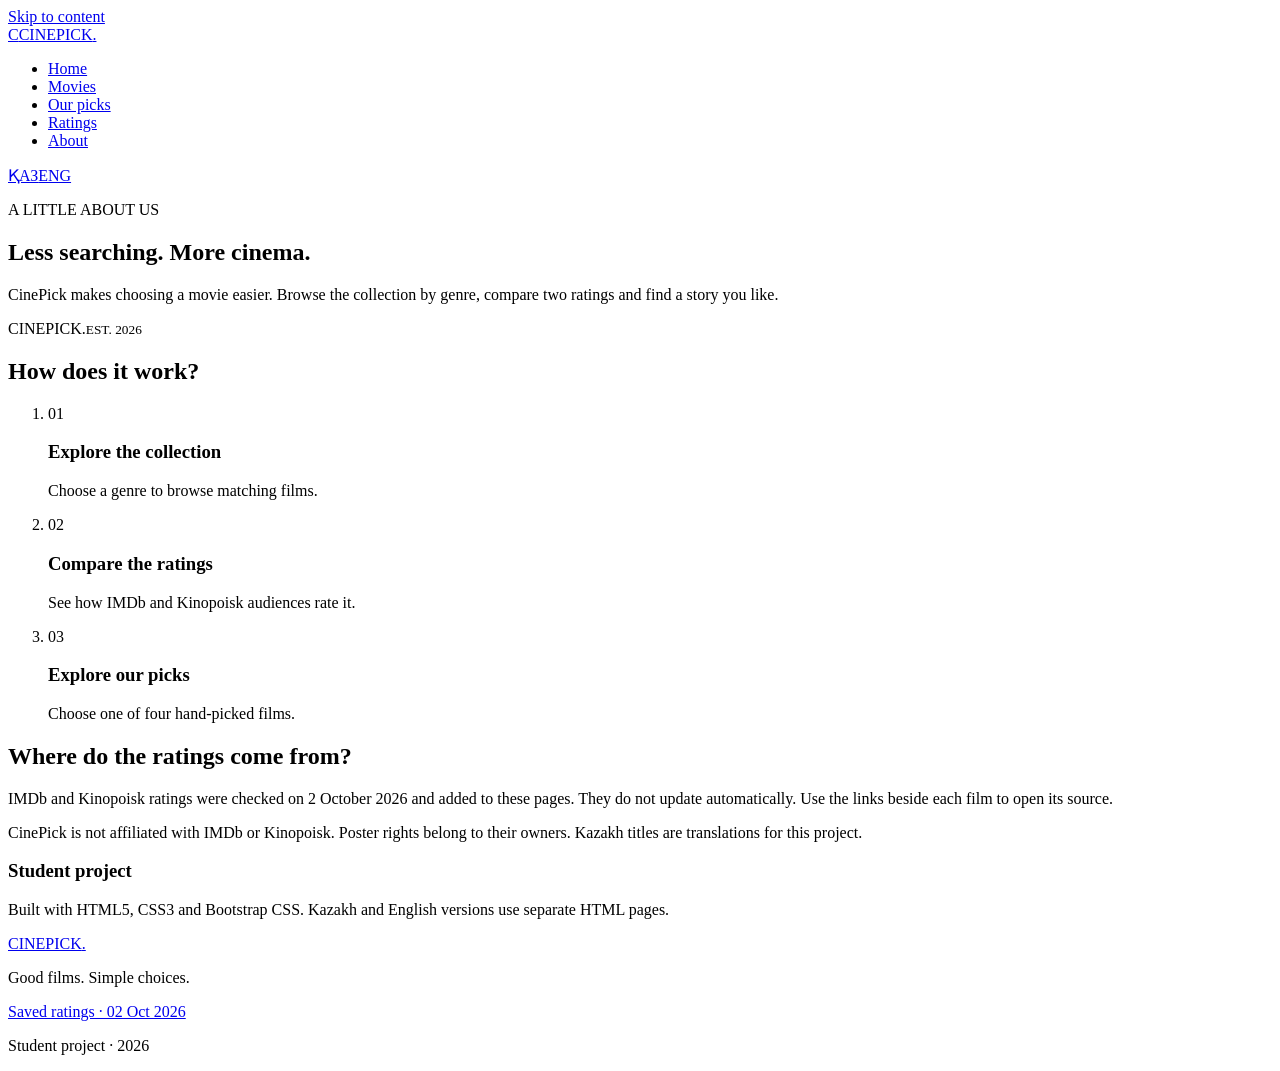
==== about-en.html @ 1b27a8b9 "about_en" ====
<!DOCTYPE html>
<html lang="en" data-bs-theme="dark">
<head>
    <meta charset="UTF-8">
    <meta name="viewport" content="width=device-width, initial-scale=1.0">
    <meta name="description" content="Find a great film. Compare IMDb and Kinopoisk ratings. Discover your next story here.">
    <title>About — CinePick</title>
    <link rel="icon" type="image/svg+xml" href="data:image/svg+xml,%3Csvg xmlns=%22http://www.w3.org/2000/svg%22 viewBox=%220 0 40 40%22%3E%3Crect width=%2240%22 height=%2240%22 rx=%228%22 fill=%22%23f5cc3b%22/%3E%3Cpath d=%22M27 11H13v18h14M18 16h9M18 24h9%22 fill=%22none%22 stroke=%22%2314171b%22 stroke-width=%224%22/%3E%3C/svg%3E">
    <link rel="stylesheet" href="vendor/bootstrap.min.css">
    <link rel="stylesheet" href="css/style.css">
    <link rel="alternate" hreflang="kk" href="about.html">
    <link rel="alternate" hreflang="en" href="about-en.html">
</head>
<body>
    <a class="skip-link" href="#main">Skip to content</a>
    <header class="site-header">
        <nav class="container nav-shell" aria-label="Main navigation">
            <a class="brand" href="index-en.html"><span class="brand-symbol" aria-hidden="true">C</span>CINEPICK<span class="brand-dot">.</span></a>
            <ul class="nav-links">
                <li><a href="index-en.html">Home</a></li>
                    <li><a href="movies-en.html">Movies</a></li>
                    <li><a href="picks-en.html">Our picks</a></li>
                    <li><a href="ratings-en.html">Ratings</a></li>
                    <li><a href="about-en.html" aria-current="page">About</a></li>
            </ul>
            <div class="language-switch" aria-label="Language"><a href="about.html" lang="kk" hreflang="kk">ҚАЗ</a><a href="about-en.html" lang="en" hreflang="en" aria-current="true">ENG</a></div>
        </nav>
    </header>
    <main id="main" class="container">
        <section class="about-intro row g-4"><div class="col-lg-7"><p class="eyebrow">A LITTLE ABOUT US</p><h1>Less searching.
More cinema.</h1><p class="hero-description">CinePick makes choosing a movie easier. Browse the collection by genre, compare two ratings and find a story you like.</p></div><div class="col-lg-5 about-mark" aria-hidden="true"><div class="brand-seal"><span>CINE</span><span>PICK<span class="yellow-period">.</span></span><small>EST. 2026</small></div></div></section>
        <section class="section-space about-steps"><h2>How does it work?</h2><ol class="row g-4 list-unstyled mt-2"><li class="col-md-4"><span class="step-number">01</span><h3>Explore the collection</h3><p>Choose a genre to browse matching films.</p></li><li class="col-md-4"><span class="step-number">02</span><h3>Compare the ratings</h3><p>See how IMDb and Kinopoisk audiences rate it.</p></li><li class="col-md-4"><span class="step-number">03</span><h3>Explore our picks</h3><p>Choose one of four hand-picked films.</p></li></ol></section>
        <section id="sources" class="source-section row g-4"><div class="col-lg-4"><h2>Where do the ratings come from?</h2></div><div class="col-lg-8"><p>IMDb and Kinopoisk ratings were checked on 2 October 2026 and added to these pages. They do not update automatically. Use the links beside each film to open its source.</p><p class="footnote">CinePick is not affiliated with IMDb or Kinopoisk. Poster rights belong to their owners. Kazakh titles are translations for this project.</p><h3>Student project</h3><p>Built with HTML5, CSS3 and Bootstrap CSS. Kazakh and English versions use separate HTML pages.</p></div></section>
    </main>
    <footer class="site-footer"><div class="container footer-inner"><div><a href="index-en.html" class="brand footer-brand">CINEPICK<span class="brand-dot">.</span></a><p>Good films. Simple choices.</p></div><div class="footer-meta"><a href="about-en.html#sources">Saved ratings · 02 Oct 2026</a><p>Student project · 2026</p></div></div></footer>
</body>
</html>
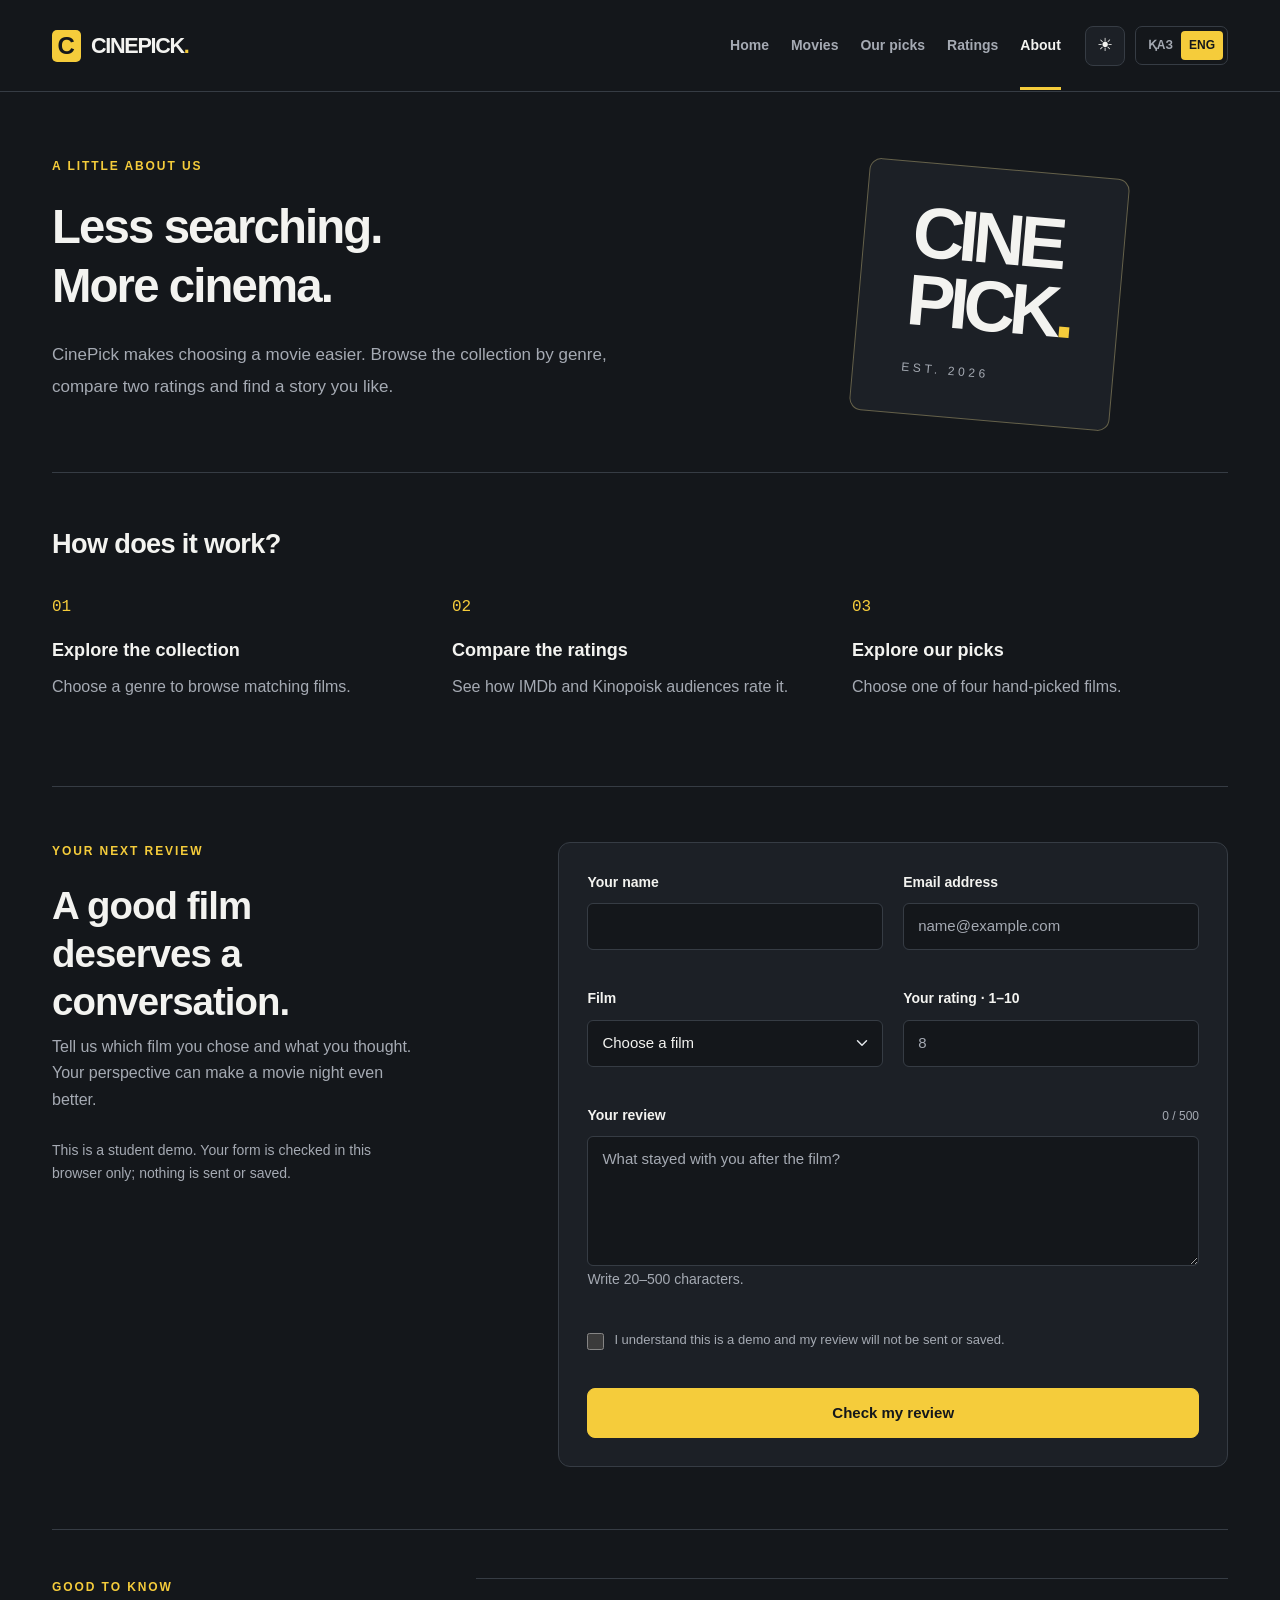
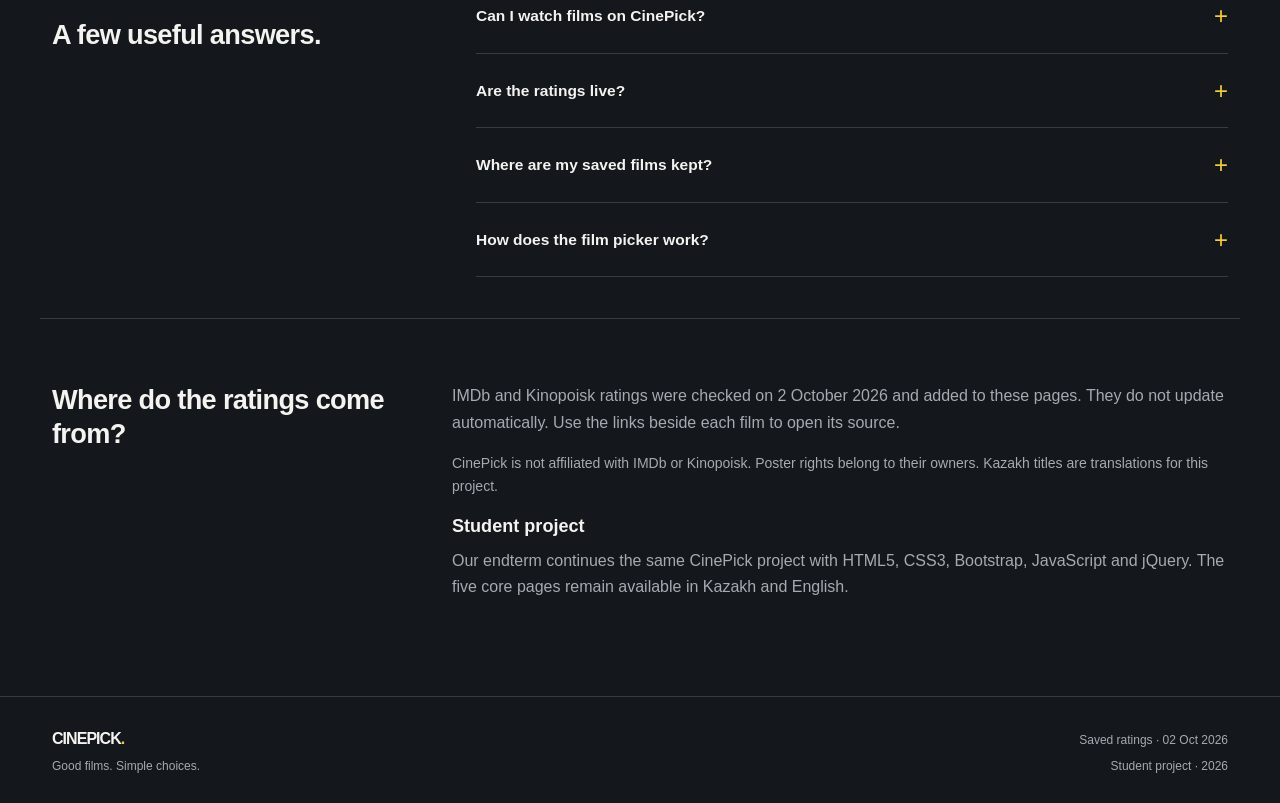
==== commit 96e64df7: "change" ====
--- a/about-en.html
+++ b/about-en.html
@@ -1,37 +1,70 @@
 <!DOCTYPE html>
-<html lang="en" data-bs-theme="dark">
+
+<html data-bs-theme="dark" lang="en">
 <head>
-    <meta charset="UTF-8">
-    <meta name="viewport" content="width=device-width, initial-scale=1.0">
-    <meta name="description" content="Find a great film. Compare IMDb and Kinopoisk ratings. Discover your next story here.">
-    <title>About — CinePick</title>
-    <link rel="icon" type="image/svg+xml" href="data:image/svg+xml,%3Csvg xmlns=%22http://www.w3.org/2000/svg%22 viewBox=%220 0 40 40%22%3E%3Crect width=%2240%22 height=%2240%22 rx=%228%22 fill=%22%23f5cc3b%22/%3E%3Cpath d=%22M27 11H13v18h14M18 16h9M18 24h9%22 fill=%22none%22 stroke=%22%2314171b%22 stroke-width=%224%22/%3E%3C/svg%3E">
-    <link rel="stylesheet" href="vendor/bootstrap.min.css">
-    <link rel="stylesheet" href="css/style.css">
-    <link rel="alternate" hreflang="kk" href="about.html">
-    <link rel="alternate" hreflang="en" href="about-en.html">
+<meta charset="utf-8"/>
+<meta content="width=device-width, initial-scale=1.0" name="viewport"/>
+<meta content="Find a great film. Compare IMDb and Kinopoisk ratings. Discover your next story here." name="description"/>
+<title>About — CinePick</title>
+<link href="data:image/svg+xml,%3Csvg xmlns=%22http://www.w3.org/2000/svg%22 viewBox=%220 0 40 40%22%3E%3Crect width=%2240%22 height=%2240%22 rx=%228%22 fill=%22%23f5cc3b%22/%3E%3Cpath d=%22M27 11H13v18h14M18 16h9M18 24h9%22 fill=%22none%22 stroke=%22%2314171b%22 stroke-width=%224%22/%3E%3C/svg%3E" rel="icon" type="image/svg+xml"/>
+<link href="about.html" hreflang="kk" rel="alternate"/>
+<link href="about-en.html" hreflang="en" rel="alternate"/>
+<link href="vendor/bootstrap.min.css" rel="stylesheet"/>
+<link href="css/style.css" rel="stylesheet"/>
+<link href="css/endterm.css" rel="stylesheet"/>
+<link href="css/about.css" rel="stylesheet"/>
 </head>
 <body>
-    <a class="skip-link" href="#main">Skip to content</a>
-    <header class="site-header">
-        <nav class="container nav-shell" aria-label="Main navigation">
-            <a class="brand" href="index-en.html"><span class="brand-symbol" aria-hidden="true">C</span>CINEPICK<span class="brand-dot">.</span></a>
-            <ul class="nav-links">
-                <li><a href="index-en.html">Home</a></li>
-                    <li><a href="movies-en.html">Movies</a></li>
-                    <li><a href="picks-en.html">Our picks</a></li>
-                    <li><a href="ratings-en.html">Ratings</a></li>
-                    <li><a href="about-en.html" aria-current="page">About</a></li>
-            </ul>
-            <div class="language-switch" aria-label="Language"><a href="about.html" lang="kk" hreflang="kk">ҚАЗ</a><a href="about-en.html" lang="en" hreflang="en" aria-current="true">ENG</a></div>
-        </nav>
-    </header>
-    <main id="main" class="container">
-        <section class="about-intro row g-4"><div class="col-lg-7"><p class="eyebrow">A LITTLE ABOUT US</p><h1>Less searching.
-More cinema.</h1><p class="hero-description">CinePick makes choosing a movie easier. Browse the collection by genre, compare two ratings and find a story you like.</p></div><div class="col-lg-5 about-mark" aria-hidden="true"><div class="brand-seal"><span>CINE</span><span>PICK<span class="yellow-period">.</span></span><small>EST. 2026</small></div></div></section>
-        <section class="section-space about-steps"><h2>How does it work?</h2><ol class="row g-4 list-unstyled mt-2"><li class="col-md-4"><span class="step-number">01</span><h3>Explore the collection</h3><p>Choose a genre to browse matching films.</p></li><li class="col-md-4"><span class="step-number">02</span><h3>Compare the ratings</h3><p>See how IMDb and Kinopoisk audiences rate it.</p></li><li class="col-md-4"><span class="step-number">03</span><h3>Explore our picks</h3><p>Choose one of four hand-picked films.</p></li></ol></section>
-        <section id="sources" class="source-section row g-4"><div class="col-lg-4"><h2>Where do the ratings come from?</h2></div><div class="col-lg-8"><p>IMDb and Kinopoisk ratings were checked on 2 October 2026 and added to these pages. They do not update automatically. Use the links beside each film to open its source.</p><p class="footnote">CinePick is not affiliated with IMDb or Kinopoisk. Poster rights belong to their owners. Kazakh titles are translations for this project.</p><h3>Student project</h3><p>Built with HTML5, CSS3 and Bootstrap CSS. Kazakh and English versions use separate HTML pages.</p></div></section>
-    </main>
-    <footer class="site-footer"><div class="container footer-inner"><div><a href="index-en.html" class="brand footer-brand">CINEPICK<span class="brand-dot">.</span></a><p>Good films. Simple choices.</p></div><div class="footer-meta"><a href="about-en.html#sources">Saved ratings · 02 Oct 2026</a><p>Student project · 2026</p></div></div></footer>
+<a class="skip-link" href="#main">Skip to content</a>
+<header class="site-header">
+<nav aria-label="Main navigation" class="container nav-shell">
+<a class="brand" href="index-en.html"><span aria-hidden="true" class="brand-symbol">C</span>CINEPICK<span class="brand-dot">.</span></a>
+<ul class="nav-links" id="main-nav"><li><a href="index-en.html">Home</a></li>
+<li><a href="movies-en.html">Movies</a></li>
+<li><a href="picks-en.html">Our picks</a></li>
+<li><a href="ratings-en.html">Ratings</a></li>
+<li><a aria-current="page" href="about-en.html">About</a></li></ul>
+<div class="nav-actions">
+<button aria-label="Switch theme" aria-pressed="false" class="theme-toggle" type="button">☀</button>
+<div aria-label="Language" class="language-switch"><a href="about.html" hreflang="kk" lang="kk">ҚАЗ</a><a aria-current="true" href="about-en.html" hreflang="en" lang="en">ENG</a></div>
+<button aria-controls="main-nav" aria-expanded="false" aria-label="Open navigation" class="menu-toggle" type="button"><svg aria-hidden="true" fill="none" stroke="currentColor" stroke-width="1.7" viewbox="0 0 24 24"><path d="M4 6h16M4 12h16M4 18h16"></path></svg></button>
+</div>
+</nav>
+</header>
+<main class="container" id="main">
+<section class="about-intro row g-4"><div class="col-lg-7"><p class="eyebrow">A LITTLE ABOUT US</p><h1>Less searching.
+More cinema.</h1><p class="hero-description">CinePick makes choosing a movie easier. Browse the collection by genre, compare two ratings and find a story you like.</p></div><div aria-hidden="true" class="col-lg-5 about-mark"><div class="brand-seal"><span>CINE</span><span>PICK<span class="yellow-period">.</span></span><small>EST. 2026</small></div></div></section>
+<section class="section-space about-steps"><h2>How does it work?</h2><ol class="row g-4 list-unstyled mt-2"><li class="col-md-4"><span class="step-number">01</span><h3>Explore the collection</h3><p>Choose a genre to browse matching films.</p></li><li class="col-md-4"><span class="step-number">02</span><h3>Compare the ratings</h3><p>See how IMDb and Kinopoisk audiences rate it.</p></li><li class="col-md-4"><span class="step-number">03</span><h3>Explore our picks</h3><p>Choose one of four hand-picked films.</p></li></ol></section>
+<section aria-labelledby="feedback-heading" class="feedback-section" id="feedback">
+<div class="feedback-intro"><p class="eyebrow">YOUR NEXT REVIEW</p><h2 id="feedback-heading">A good film deserves a conversation.</h2><p>Tell us which film you chose and what you thought. Your perspective can make a movie night even better.</p><p class="small">This is a student demo. Your form is checked in this browser only; nothing is sent or saved.</p></div>
+<form class="feedback-form" id="feedback-form" novalidate="">
+<div class="feedback-fields">
+<div class="form-field"><label class="form-label" for="feedback-name">Your name</label><input aria-describedby="feedback-name-error" aria-invalid="false" aria-required="true" autocomplete="name" class="form-control" data-validate="" id="feedback-name" name="name" type="text"/><p aria-live="polite" class="field-error" id="feedback-name-error"></p></div>
+<div class="form-field"><label class="form-label" for="feedback-email">Email address</label><input aria-describedby="feedback-email-error" aria-invalid="false" aria-required="true" autocomplete="email" class="form-control" data-validate="" id="feedback-email" name="email" placeholder="name@example.com" type="email"/><p aria-live="polite" class="field-error" id="feedback-email-error"></p></div>
+<div class="form-field"><label class="form-label" for="feedback-movie">Film</label><select aria-describedby="feedback-movie-error" aria-invalid="false" aria-required="true" class="form-select" data-validate="" id="feedback-movie" name="movie"><option value="">Choose a film</option></select><p aria-live="polite" class="field-error" id="feedback-movie-error"></p></div>
+<div class="form-field"><label class="form-label" for="feedback-rating">Your rating · 1–10</label><input aria-describedby="feedback-rating-error" aria-invalid="false" aria-required="true" class="form-control" data-validate="" id="feedback-rating" inputmode="numeric" max="10" min="1" name="rating" placeholder="8" step="1" type="number"/><p aria-live="polite" class="field-error" id="feedback-rating-error"></p></div>
+<div class="form-field full-width"><div class="message-label"><label class="form-label" for="feedback-message">Your review</label><span class="character-count" id="message-count">0 / 500</span></div><textarea aria-describedby="message-hint message-count feedback-message-error" aria-invalid="false" aria-required="true" class="form-control" data-validate="" id="feedback-message" name="message" placeholder="What stayed with you after the film?" rows="4"></textarea><small class="muted" id="message-hint">Write 20–500 characters.</small><p aria-live="polite" class="field-error" id="feedback-message-error"></p></div>
+<div class="form-field full-width"><label class="consent-label" for="feedback-consent"><input aria-describedby="feedback-consent-error" aria-invalid="false" aria-required="true" data-validate="" id="feedback-consent" name="consent" type="checkbox"/><span>I understand this is a demo and my review will not be sent or saved.</span></label><p aria-live="polite" class="field-error" id="feedback-consent-error"></p></div>
+</div>
+<button class="btn btn-accent" type="submit">Check my review </button>
+<div class="feedback-success" id="feedback-success" role="status" tabindex="-1"><strong>Your review is valid!</strong><p>All fields passed the checks. This demo has not sent or saved your review.</p></div>
+</form>
+</section>
+<section aria-labelledby="faq-heading" class="faq-section"><div><p class="eyebrow">GOOD TO KNOW</p><h2 id="faq-heading">A few useful answers.</h2></div><div class="faq-list">
+<article class="faq-item"><h3><button aria-controls="faq-answer-1" aria-expanded="false" class="faq-question" id="faq-question-1" type="button">Can I watch films on CinePick?<span aria-hidden="true">+</span></button></h3><div aria-labelledby="faq-question-1" class="faq-answer" id="faq-answer-1" role="region"><p>CinePick helps you choose a film. It does not stream movies. Open IMDb or Kinopoisk from a film card to explore the original listing.</p></div></article>
+<article class="faq-item"><h3><button aria-controls="faq-answer-2" aria-expanded="false" class="faq-question" id="faq-question-2" type="button">Are the ratings live?<span aria-hidden="true">+</span></button></h3><div aria-labelledby="faq-question-2" class="faq-answer" id="faq-answer-2" role="region"><p>No. These are the saved ratings from our midterm collection, dated 2 October 2026. Use the source links to see each platform’s current rating.</p></div></article>
+<article class="faq-item"><h3><button aria-controls="faq-answer-3" aria-expanded="false" class="faq-question" id="faq-question-3" type="button">Where are my saved films kept?<span aria-hidden="true">+</span></button></h3><div aria-labelledby="faq-question-3" class="faq-answer" id="faq-answer-3" role="region"><p>Your saved films stay in this browser using localStorage. They are shared between the Kazakh and English pages on the same website. Clearing browser data removes the list.</p></div></article>
+<article class="faq-item"><h3><button aria-controls="faq-answer-4" aria-expanded="false" class="faq-question" id="faq-question-4" type="button">How does the film picker work?<span aria-hidden="true">+</span></button></h3><div aria-labelledby="faq-question-4" class="faq-answer" id="faq-answer-4" role="region"><p>Choose your preferred genre, maximum runtime and minimum IMDb score. CinePick selects a random film from the matching titles in our 12-film collection.</p></div></article>
+</div></section>
+<section class="source-section row g-4" id="sources"><div class="col-lg-4"><h2>Where do the ratings come from?</h2></div><div class="col-lg-8"><p>IMDb and Kinopoisk ratings were checked on 2 October 2026 and added to these pages. They do not update automatically. Use the links beside each film to open its source.</p><p class="footnote">CinePick is not affiliated with IMDb or Kinopoisk. Poster rights belong to their owners. Kazakh titles are translations for this project.</p><h3>Student project</h3><p>Our endterm continues the same CinePick project with HTML5, CSS3, Bootstrap, JavaScript and jQuery. The five core pages remain available in Kazakh and English.</p></div></section>
+</main>
+<footer class="site-footer"><div class="container footer-inner"><div><a class="brand footer-brand" href="index-en.html">CINEPICK<span class="brand-dot">.</span></a><p>Good films. Simple choices.</p></div><div class="footer-meta"><a href="about-en.html#sources">Saved ratings · 02 Oct 2026</a><p>Student project · 2026</p></div></div></footer>
+<div aria-atomic="true" aria-live="polite" class="toast-area" role="status"></div>
+<script defer="" src="vendor/jquery-3.7.1.min.js"></script>
+<script defer="" src="vendor/bootstrap.bundle.min.js"></script>
+<script defer="" src="js/data.js"></script>
+<script defer="" src="js/app.js"></script>
+<script defer="" src="js/validation.js"></script>
+<script defer="" src="js/jquery-features.js"></script>
 </body>
 </html>
--- a/css/style.css
+++ b/css/style.css
@@ -0,0 +1,296 @@
+:root {
+    --bg: #14171b;
+    --panel: #1c2026;
+    --surface: #232830;
+    --line: #363c44;
+    --text: #f3f3f0;
+    --muted: #a5aab3;
+    --accent: #f5cc3b;
+    --orange: #ff9c65;
+    --radius: 12px;
+}
+*, *::before, *::after { box-sizing: border-box; }
+html { scroll-behavior: smooth; }
+body {
+    margin: 0;
+    background: var(--bg);
+    color: var(--text);
+    font: 400 16px/1.65 Arial, Helvetica, sans-serif;
+    -webkit-font-smoothing: antialiased;
+}
+body, button, input, select { font-family: Arial, Helvetica, sans-serif; }
+a { color: inherit; text-decoration: none; }
+a:hover { color: var(--accent); }
+button, a, input, select { -webkit-tap-highlight-color: transparent; }
+button { cursor: pointer; }
+button:focus-visible, a:focus-visible, input:focus-visible, select:focus-visible {
+    outline: 3px solid var(--accent);
+    outline-offset: 5px;
+}
+h1, h2, h3, p { margin-top: 0; }
+h1 { font-size: clamp(2.25rem, 4.2vw, 3.65rem); line-height: 1.13; font-weight: 800; letter-spacing: -0.04em; }
+h2 { font-size: 1.7rem; line-height: 1.25; font-weight: 700; letter-spacing: -0.025em; }
+h3 { font-size: 1.13rem; line-height: 1.4; font-weight: 700; }
+img { max-width: 100%; display: block; }
+.container { max-width: 1240px; padding-left: 32px; padding-right: 32px; }
+.muted { color: var(--muted); }
+.eyebrow { font-size: .75rem; font-weight: 700; letter-spacing: .16em; text-transform: uppercase; color: var(--accent); margin-bottom: 20px; }
+.small, .footnote { font-size: .875rem; }
+.footnote { color: var(--muted); }
+.footnote a { color: var(--text); text-decoration: underline; text-underline-offset: 4px; }
+.skip-link { position: fixed; top: -100px; left: 20px; z-index: 20; padding: 10px 20px; background: var(--accent); color: var(--bg); }
+.skip-link:focus { top: 10px; }
+/* 2. Flexbox navigation: repeated on all five HTML pages */
+.site-header { border-bottom: 1px solid var(--line); background: var(--bg); }
+.nav-shell { display: flex; align-items: center; min-height: 91px; gap: 32px; }
+.brand { display: inline-flex; align-items: center; color: var(--text); font-size: 1.35rem; font-weight: 900; letter-spacing: -.06em; white-space: nowrap; }
+.brand-symbol { display: inline-flex; align-items: center; justify-content: center; width: 29px; height: 32px; background: var(--accent); color: var(--bg); font-size: 1.5rem; font-weight: 900; margin-right: 10px; border-radius: 5px; letter-spacing: -.1em; padding-right: 3px; }
+.brand-dot { color: var(--accent); }
+.nav-links { display: flex; align-items: center; justify-content: center; gap: 25px; margin: 0 0 0 auto; padding: 0; list-style: none; }
+.nav-links a { display: block; position: relative; padding: 32px 0; font-size: .875rem; font-weight: 600; color: var(--muted); white-space: nowrap; }
+.nav-links a:hover, .nav-links a[aria-current="page"] { color: var(--text); }
+.nav-links a[aria-current="page"]::after { content: ""; position: absolute; height: 3px; background: var(--accent); left: 0; right: 0; bottom: -1px; }
+.language-switch { display: inline-flex; padding: 4px; border: 1px solid var(--line); border-radius: 7px; margin-left: 8px; }
+.language-switch a { display: inline-block; background: none; border: 0; color: var(--muted); font-size: .75rem; font-weight: 700; padding: 5px 8px; border-radius: 4px; }
+.language-switch a[aria-current="true"] { color: var(--bg); background: var(--accent); }
+/* 3. Buttons, input fields and Bootstrap overrides */
+.btn { display: inline-flex; align-items: center; justify-content: center; gap: 10px; border-radius: 6px; min-height: 50px; padding: 12px 23px; font-size: .9375rem; font-weight: 700; line-height: 1.35; transition: background .18s, transform .18s; }
+.btn svg { width: 21px; height: 21px; flex-shrink: 0; }
+.btn-accent { background: var(--accent); color: var(--bg); border: 1px solid var(--accent); }
+.btn-accent:hover, .btn-accent:active { background: #ffda52 !important; color: var(--bg) !important; border-color: #ffda52 !important; transform: translateY(-1px); }
+.btn-outline { border: 1px solid #51565f; color: var(--text); background: transparent; }
+.btn-outline:hover { background: var(--surface); border-color: var(--muted); color: var(--text); }
+.text-link { border: 0; background: transparent; padding: 0; font-size: .875rem; font-weight: 600; color: var(--accent); text-underline-offset: 6px; }
+.text-link:hover { text-decoration: underline; color: #ffda52; }
+.form-label { display: block; font-size: .875rem; font-weight: 600; margin-bottom: 9px; color: #d7d9de; }
+.form-control, .form-select { background-color: var(--bg); color: var(--text); border: 1px solid #414650; border-radius: 6px; min-height: 47px; font-size: .9375rem; padding: 11px 14px; }
+.form-select { padding-right: 38px; }
+.form-control::placeholder { color: #9298a2; }
+.form-control:focus, .form-select:focus { background-color: var(--bg); color: var(--text); border-color: var(--accent); box-shadow: 0 0 0 3px #f5cc3b20; }
+.form-range::-webkit-slider-thumb { background: var(--accent); }
+.form-range::-moz-range-thumb { background: var(--accent); }
+.form-range::-webkit-slider-runnable-track { background: #404650; }
+.form-range::-moz-range-track { background: #404650; }
+.range-label { display: flex; justify-content: space-between; align-items: center; gap: 8px; }
+.range-label output { color: var(--accent); font-weight: 700; }
+/* 4. Home: Bootstrap columns and a poster-led feature */
+.home-hero { margin-top: 38px; border: 1px solid var(--line); border-radius: var(--radius); overflow: hidden; background: var(--panel); }
+.hero-copy { padding: 65px 44px 55px; display: flex; flex-direction: column; justify-content: center; }
+.hero-copy h1 { max-width: 460px; margin-bottom: 24px; }
+.hero-description { color: #b6bbc4; font-size: 1.0625rem; line-height: 1.85; max-width: 470px; margin-bottom: 30px; }
+.hero-sources { display: flex; align-items: center; gap: 15px; margin-top: 43px; font-size: .875rem; }
+.imdb-word { font-weight: 800; color: var(--accent); letter-spacing: -.035em; }
+.kp-word { font-weight: 700; color: var(--orange); }
+.separator { height: 16px; width: 1px; background: #53585f; }
+.source-caption { color: var(--muted); font-size: .8125rem; }
+.spotlight { position: relative; min-height: 472px; background: #222931; isolation: isolate; display: flex; align-items: center; justify-content: center; padding: 29px 25px 104px; }
+.spotlight-glow { position: absolute; z-index: -1; inset: 0; background: radial-gradient(ellipse at 50% 45%, #61727666 0%, #2b333855 40%, #1c222800 73%); }
+.spotlight-poster { width: 220px; display: block; transform: rotate(5deg); box-shadow: 0 22px 44px #0008; border: 1px solid #7b838c55; transition: transform .25s; }
+.spotlight-poster:hover { transform: rotate(0); }
+.spotlight-poster img { aspect-ratio: 2/3; width: 100%; height: auto; object-fit: cover; }
+.vertical-note { position: absolute; top: 28px; right: 20px; writing-mode: vertical-rl; font-size: .75rem; letter-spacing: .2em; color: #9aa5ae; }
+.spotlight-caption { position: absolute; display: flex; justify-content: space-between; align-items: flex-end; gap: 14px; left: 32px; right: 32px; bottom: 21px; }
+.spotlight-caption .eyebrow { margin-bottom: 4px; font-size: .6875rem; color: #b9c1c8; }
+.spotlight-caption h2 { font-size: 1.35rem; margin-bottom: 2px; }
+.spotlight-caption p:last-child { font-size: .8125rem; color: var(--muted); margin: 0; }
+.spotlight-caption p span { padding: 0 4px; }
+.spotlight-score > span { font-size: .75rem; }
+.spotlight-score strong { display: block; font-size: 2rem; line-height: 1.15; }
+.spotlight-score strong span { font-size: .8125rem; font-weight: 400; color: var(--muted); }
+/* 5. CSS Grid cards */
+.section-space { padding: 54px 0; }
+.section-heading { display: flex; justify-content: space-between; align-items: center; gap: 20px; margin-bottom: 25px; }
+.section-heading h2 { margin-bottom: 6px; }
+.section-heading p { margin: 0; font-size: .9375rem; }
+.movie-grid { display: grid; grid-template-columns: repeat(4, minmax(0, 1fr)); gap: 32px 24px; padding-bottom: 35px; }
+.movie-card { min-width: 0; }
+.poster-link { display: block; position: relative; overflow: hidden; border-radius: 8px; background: var(--surface); }
+.poster-link img { width: 100%; height: auto; aspect-ratio: 2/3; object-fit: cover; transition: transform .25s; }
+.poster-link:hover img { transform: scale(1.035); }
+.poster-year { position: absolute; right: 10px; bottom: 10px; color: #fff; font-size: .75rem; padding: 3px 9px; border-radius: 4px; background: #101317e8; }
+.movie-card .card-body { padding-top: 15px; }
+.movie-genre { color: var(--muted); margin-bottom: 4px; font-size: .75rem; }
+.movie-card h3 { margin-bottom: 10px; min-height: 1.4em; }
+.card-ratings { display: flex; gap: 18px; color: #e9e9e5; font-size: .875rem; }
+.card-ratings b { font-size: .75rem; margin-right: 5px; }
+/* 6. Catalogue, filter form and movie result */
+.page-heading { padding: 49px 0 30px; }
+.page-heading .eyebrow { margin-bottom: 12px; }
+.page-heading h1 { font-size: clamp(2.1rem, 3.5vw, 3rem); margin-bottom: 14px; }
+.page-heading > p:last-child { color: var(--muted); margin-bottom: 0; }
+.catalog-tools { padding: 21px 10px 26px; margin: 5px 0 0; border: 1px solid var(--line); border-radius: var(--radius); background: var(--panel); }
+.results-line { display: flex; justify-content: space-between; align-items: center; padding: 21px 0; font-size: .875rem; color: var(--muted); }
+.results-line p { margin: 0; }
+.picker-layout { display: grid; grid-template-columns: 300px minmax(0, 1fr); gap: 24px; padding-bottom: 58px; align-items: start; }
+.filter-panel { background: var(--panel); border: 1px solid var(--line); border-radius: var(--radius); padding: 25px; }
+.filter-panel h2 { font-size: 1.1rem; line-height: 1.45; margin-bottom: 24px; }
+.filter-bottom { display: flex; align-items: center; justify-content: space-between; margin-top: 18px; gap: 10px; color: var(--muted); font-size: .75rem; }
+.filter-bottom button { font-size: .75rem; }
+.pick-result { background: var(--panel); border: 1px solid var(--line); border-radius: var(--radius); padding: 29px; display: grid; grid-template-columns: minmax(150px, .9fr) minmax(0, 1.15fr); gap: 29px; align-items: start; min-height: 475px; }
+.result-poster { position: relative; }
+.result-poster img { width: 100%; height: auto; aspect-ratio: 2/3; object-fit: cover; border-radius: 6px; box-shadow: 0 12px 25px #0005; }
+.result-copy .eyebrow { font-size: .6875rem; margin: 0 0 13px; }
+.result-copy h2 { font-size: clamp(1.6rem, 2.45vw, 2.3rem); margin-bottom: 8px; overflow-wrap: break-word; }
+.original-title { margin-bottom: 15px; font-size: .875rem; color: var(--muted); }
+.movie-meta { display: flex; flex-wrap: wrap; gap: 5px 10px; font-size: .8125rem; color: var(--muted); margin: 0 0 20px; }
+.genre-tags { display: flex; flex-wrap: wrap; gap: 7px; margin-bottom: 18px; }
+.genre-tag { border: 1px solid #454b54; border-radius: 4px; padding: 2px 8px; font-size: .75rem; color: #c4c8ce; }
+.movie-plot { font-size: .9375rem; color: #c0c4cb; line-height: 1.8; margin-bottom: 20px; }
+.director-line { font-size: .8125rem; color: var(--muted); }
+.director-line strong { color: #dbdde1; font-weight: 500; display: block; }
+.score-grid { display: grid; grid-template-columns: 1fr 1fr; gap: 10px; margin: 23px 0 20px; }
+.score-box { background: var(--bg); border: 1px solid var(--line); padding: 13px; border-radius: 6px; }
+.score-box > span { font-size: .8125rem; }
+.score-value { display: block; font-size: 1.85rem; line-height: 1.5; font-weight: 700; }
+.score-value small { font-size: .75rem; color: var(--muted); font-weight: 400; }
+.score-box .score-status { display: block; color: var(--muted); font-size: .6875rem; line-height: 1.45; }
+.result-links { display: flex; flex-wrap: wrap; gap: 8px 19px; font-size: .8125rem; }
+.result-links a { text-decoration: underline; text-underline-offset: 4px; }
+.empty-state { padding: 65px 25px; text-align: center; grid-column: 1 / -1; }
+.empty-state p { color: var(--muted); }
+.empty-state h2 { margin: 16px 0; }
+.empty-symbol { font-size: 2.7rem; font-weight: 300; color: var(--accent); }
+/* 7. Semantic rating table */
+.ratings-top { display: flex; justify-content: space-between; align-items: center; margin: 5px 0 24px; gap: 20px; }
+.snapshot-note { margin: 0; color: var(--muted); font-size: .8125rem; }
+.sort-control { display: flex; align-items: center; gap: 13px; font-size: .875rem; }
+.sort-control label { white-space: nowrap; }
+.sort-control select { width: 245px; }
+.rating-table-wrap { border: 1px solid var(--line); border-radius: var(--radius); background: var(--panel); }
+.rating-table { --bs-table-bg: transparent; --bs-table-color: var(--text); --bs-table-border-color: var(--line); margin: 0; vertical-align: middle; }
+.rating-table thead th { font-size: .8125rem; font-weight: 600; color: var(--muted); padding: 18px 20px; white-space: nowrap; }
+.rating-table td, .rating-table tbody th { padding: 14px 20px; font-size: .9375rem; }
+.rating-table tbody tr:last-child > * { border-bottom: 0; }
+.rating-table td:first-child { color: var(--muted); font-size: .8125rem; width: 50px; }
+.rating-table td:nth-child(4), .rating-table td:nth-child(5) { font-size: 1.0625rem; font-weight: 700; }
+.table-film { display: flex; align-items: center; gap: 16px; min-width: 260px; }
+.table-film img { width: 40px; height: 58px; border-radius: 3px; object-fit: cover; }
+.table-film small { display: block; color: var(--muted); font-size: .75rem; font-weight: 400; }
+.rating-table caption { color: var(--muted); padding: 14px 20px; font-size: .8125rem; border-top: 1px solid var(--line); }
+.rating-table-wrap + .footnote { margin-top: 18px; margin-bottom: 60px; }
+/* 8. About page */
+.about-intro { padding: 65px 0 40px; align-items: center; }
+.about-intro h1 { white-space: pre-line; font-size: clamp(2.1rem, 3.7vw, 3.4rem); line-height: 1.25; }
+.about-intro .hero-description { margin-top: 24px; max-width: 590px; }
+.about-mark { display: flex; justify-content: center; }
+.brand-seal { padding: 35px 48px; border: 1px solid #65614a; border-radius: var(--radius); transform: rotate(5deg); background: var(--panel); }
+.brand-seal > span { display: block; font-size: 4.5rem; font-weight: 900; line-height: .95; letter-spacing: -.08em; }
+.brand-seal small { display: block; color: var(--muted); font-size: .75rem; letter-spacing: .3em; margin-top: 24px; }
+.yellow-period { color: var(--accent); }
+.about-steps { border-top: 1px solid var(--line); }
+.about-steps h3 { margin: 18px 0 10px; }
+.about-steps p { color: var(--muted); padding-right: 25px; }
+.step-number { color: var(--accent); font-size: 1rem; font-family: monospace; }
+.source-section { padding: 40px 0 65px; border-top: 1px solid var(--line); }
+.source-section p { color: var(--muted); }
+.source-links { display: flex; flex-wrap: wrap; gap: 20px; font-size: .875rem; color: var(--accent); }
+.source-links a { text-decoration: underline; text-underline-offset: 5px; }
+/* 9. Footer */
+.site-footer { border-top: 1px solid var(--line); margin-top: 14px; }
+.footer-inner { display: flex; justify-content: space-between; align-items: center; gap: 20px; padding-top: 29px; padding-bottom: 27px; }
+.footer-brand { font-size: 1rem; }
+.site-footer p, .footer-meta a { color: var(--muted); font-size: .75rem; margin: 5px 0 0; }
+.footer-meta { text-align: right; }
+.footer-meta a:hover { color: var(--accent); }
+/* 10. Two explicit breakpoints: tablet and mobile */
+@media (max-width: 991px) {
+    .container { padding-left: 24px; padding-right: 24px; }
+    .nav-shell { gap: 18px; flex-wrap: wrap; padding-top: 17px; min-height: 80px; }
+    .nav-links { order: 3; width: 100%; flex-wrap: wrap; gap: 30px; justify-content: flex-start; }
+    .nav-links a { padding: 12px 0 16px; }
+    .language-switch { margin-left: auto; }
+    .hero-copy { padding: 42px; }
+    .hero-copy h1 { max-width: none; }
+    .hero-description { max-width: 580px; }
+    .spotlight { min-height: 430px; }
+    .spotlight-poster { width: 190px; }
+    .movie-grid { grid-template-columns: repeat(3, minmax(0, 1fr)); gap: 28px 18px; }
+    .home-grid { grid-template-columns: repeat(4, minmax(0, 1fr)); }
+    .picker-layout { grid-template-columns: 250px minmax(0, 1fr); gap: 18px; }
+    .filter-panel { padding: 20px; }
+    .pick-result { grid-template-columns: 1fr; padding: 23px; }
+    .result-poster img { max-width: 210px; margin: 0 auto; }
+    .result-copy h2 { font-size: 1.9rem; }
+    .about-mark { justify-content: flex-start; padding: 25px 12px; }
+    .brand-seal { transform: none; }
+}
+@media (max-width: 575px) {
+    .container { padding-left: 18px; padding-right: 18px; }
+    .nav-shell { min-height: 75px; padding-top: 17px; padding-bottom: 17px; gap: 12px; }
+    .brand { font-size: 1.08rem; }
+    .brand-symbol { width: 24px; height: 27px; font-size: 1.2rem; margin-right: 7px; }
+    .language-switch { margin-left: auto; }
+    .language-switch a { font-size: .6875rem; padding: 5px 6px; }
+    .nav-links { flex-wrap: wrap; gap: 4px 20px; }
+    .nav-links a { padding: 10px 0; }
+    .nav-links a[aria-current="page"]::after { bottom: 2px; }
+    .home-hero { margin-top: 22px; }
+    .hero-copy { padding: 33px 24px; }
+    .hero-copy h1 { font-size: 2.5rem; }
+    .hero-description { font-size: 1rem; }
+    .hero-copy .btn { flex: 1 1 auto; }
+    .hero-sources { margin-top: 28px; }
+    .spotlight { min-height: 400px; padding-bottom: 108px; }
+    .spotlight-poster { width: 175px; }
+    .spotlight-caption { left: 23px; right: 23px; }
+    .section-space { padding: 35px 0; }
+    .section-heading { align-items: flex-start; gap: 15px; }
+    .section-heading h2 { font-size: 1.4rem; }
+    .section-heading p { font-size: .8125rem; }
+    .section-heading .text-link { max-width: 90px; text-align: right; }
+    .movie-grid, .home-grid { grid-template-columns: repeat(2, minmax(0, 1fr)); gap: 28px 14px; }
+    .movie-card h3 { font-size: .9375rem; }
+    .card-ratings { gap: 10px; font-size: .8125rem; flex-wrap: wrap; }
+    .card-ratings b { margin-right: 3px; }
+    .page-heading { padding-top: 34px; }
+    .page-heading h1 { font-size: 2.2rem; }
+    .picker-layout { grid-template-columns: 1fr; padding-bottom: 30px; }
+    .filter-panel { padding: 23px; }
+    .pick-result { padding: 24px; }
+    .result-poster img { max-width: 230px; }
+    .result-copy h2 { font-size: 2rem; }
+    .ratings-top { flex-direction: column; align-items: flex-start; }
+    .sort-control { width: 100%; flex-wrap: wrap; }
+    .sort-control select { flex: 1; min-width: 180px; }
+    .rating-table thead th, .rating-table td, .rating-table tbody th { padding: 13px 14px; }
+    .about-intro { padding-top: 36px; }
+    .about-intro h1 { font-size: 2.2rem; }
+    .about-mark { display: none; }
+    .footer-inner { align-items: flex-start; flex-direction: column; }
+    .footer-meta { text-align: left; }
+}
+@media (prefers-reduced-motion: reduce) {
+    html { scroll-behavior: auto; }
+    *, *::before, *::after { transition: none !important; animation: none !important; }
+}
+/* 11. HTML/CSS-only catalogue form. Inputs and grid are siblings. */
+.catalog-form fieldset { border: 0; margin: 0; padding: 0; min-width: 0; }
+.catalog-form legend { font-size: 1.2rem; font-weight: 700; margin-bottom: 6px; }
+.filter-help { font-size: .875rem; margin-bottom: 18px; }
+.genre-choice { position: absolute; width: 1px; height: 1px; opacity: 0; }
+.genre-label { display: inline-block; padding: 8px 14px; margin: 0 7px 10px 0; border: 1px solid var(--line); border-radius: 6px; cursor: pointer; font-size: .875rem; color: var(--muted); }
+.genre-choice:checked + .genre-label { color: var(--bg); background: var(--accent); border-color: var(--accent); }
+.genre-choice:focus-visible + .genre-label { outline: 3px solid var(--accent); outline-offset: 3px; }
+.genre-label:hover { border-color: var(--accent); }
+.filter-reset { background: none; color: var(--muted); border: 0; padding: 8px; font-size: .875rem; text-decoration: underline; }
+.catalog-form .movie-grid { margin-top: 25px; align-items: start; }
+#genre-scifi:checked ~ .movie-grid > article:not(.genre-scifi),
+#genre-animation:checked ~ .movie-grid > article:not(.genre-animation),
+#genre-drama:checked ~ .movie-grid > article:not(.genre-drama),
+#genre-comedy:checked ~ .movie-grid > article:not(.genre-comedy),
+#genre-action:checked ~ .movie-grid > article:not(.genre-action),
+#genre-mystery:checked ~ .movie-grid > article:not(.genre-mystery),
+#genre-adventure:checked ~ .movie-grid > article:not(.genre-adventure),
+#genre-thriller:checked ~ .movie-grid > article:not(.genre-thriller) { display: none; }
+.movie-description { margin-top: 12px; font-size: .875rem; }
+.movie-description summary { cursor: pointer; color: var(--accent); }
+.movie-description p { color: var(--muted); margin: 12px 0 0; }
+.movie-card:target { outline: 2px solid var(--accent); outline-offset: 9px; border-radius: 8px; scroll-margin-top: 25px; }
+.static-picks { display: grid; grid-template-columns: 1fr; gap: 25px; max-width: 960px; margin: 0 auto 55px; }
+.static-picks .pick-result { grid-template-columns: minmax(180px, 280px) minmax(0, 1fr); min-height: 0; }
+@media (max-width: 575px) {
+    .static-picks .pick-result { grid-template-columns: 1fr; }
+    .genre-label { padding: 8px 10px; }
+    .nav-links { gap: 4px 18px; }
+}
+
--- a/css/endterm.css
+++ b/css/endterm.css
@@ -0,0 +1,200 @@
+:root { --button-accent: #f5cc3b; --focus: #f5cc3b; }
+html { scroll-padding-top: 24px; scroll-behavior: auto; }
+[hidden] { display: none !important; }
+body { min-width: 300px; }
+main { min-height: 65vh; }
+::selection { background: #f5cc3b; color: #14171b; }
+textarea, button, select { font: inherit; }
+textarea:focus-visible { outline: 3px solid var(--focus); outline-offset: 3px; }
+.form-label, .card-ratings, .director-line strong { color: var(--text); }
+.hero-description, .movie-plot, .genre-tag { color: var(--muted); }
+.form-control, .form-select { border-color: var(--line); }
+.form-control::placeholder { color: var(--muted); opacity: 1; }
+.btn-accent, .brand-symbol, .language-switch a[aria-current="true"] {
+    background: var(--button-accent); color: #14171b; border-color: var(--button-accent);
+}
+.btn-accent:hover, .btn-accent:active { color: #14171b !important; }
+.skip-link { background: var(--button-accent); color: #14171b; }
+.btn { border-radius: 8px; }
+.btn:disabled { opacity: .55; cursor: not-allowed; }
+.btn-outline { border-color: var(--line); }
+.text-link:hover { color: var(--text); }
+
+/* A compact shared header; the menu button appears on smaller screens. */
+.nav-shell { gap: 24px; }
+.nav-links { gap: 22px; }
+.nav-actions { display: flex; align-items: center; gap: 10px; }
+.nav-actions .language-switch { margin-left: 0; }
+.theme-toggle, .menu-toggle {
+    display: inline-flex; align-items: center; justify-content: center; flex: 0 0 auto;
+    width: 40px; height: 40px; padding: 8px; border: 1px solid var(--line);
+    border-radius: 8px; background: var(--panel); color: var(--text); font-size: 1.15rem;
+}
+.theme-toggle:hover, .menu-toggle:hover { background: var(--surface); border-color: var(--muted); }
+.theme-toggle svg, .menu-toggle svg { width: 20px; height: 20px; }
+.menu-toggle { display: none; }
+
+/* Poster-led home page with small, useful collection details. */
+.home-hero { border-radius: 18px; box-shadow: 0 14px 50px #00000012; }
+.hero-copy { padding: 58px 44px 44px; }
+.hero-copy h1 { font-size: clamp(2.6rem, 4.5vw, 4.1rem); line-height: 1.06; }
+.hero-kicker { display: inline-flex; align-items: center; gap: 10px; }
+.hero-kicker::before { content: ""; width: 7px; height: 7px; border-radius: 50%; background: var(--accent); }
+.hero-stats { display: flex; flex-wrap: wrap; gap: 28px; margin-top: 34px; padding-top: 24px; border-top: 1px solid var(--line); }
+.hero-stat { display: flex; flex-direction: column; font-size: .75rem; color: var(--muted); }
+.hero-stat strong { color: var(--text); font-size: 1.4rem; line-height: 1.3; letter-spacing: -.04em; }
+.home-toolbar { display: flex; flex-wrap: wrap; align-items: center; justify-content: space-between; gap: 20px; padding: 26px 0; border-bottom: 1px solid var(--line); }
+.home-toolbar p { margin: 0; color: var(--muted); }
+.home-toolbar strong { color: var(--text); }
+.spotlight { background: #202830; }
+.spotlight-glow { background: radial-gradient(ellipse at 50% 35%, #7e8a7455 0%, #2b333855 42%, transparent 75%); }
+.spotlight-poster { width: 235px; border-radius: 3px; overflow: hidden; }
+.section-heading h2 { font-size: clamp(1.4rem, 2.4vw, 1.85rem); }
+
+/* Dynamic catalogue cards and controls. */
+.catalog-controls { display: grid; grid-template-columns: 1.7fr 1fr 1fr 1fr; gap: 18px; padding: 24px; border: 1px solid var(--line); border-radius: 12px; background: var(--panel); }
+.catalog-controls > * { min-width: 0; }
+.catalog-controls label { display: block; margin-bottom: 8px; font-size: .8125rem; font-weight: 600; color: var(--text); }
+.catalog-controls .form-control, .catalog-controls .form-select { width: 100%; }
+.catalog-tabs { display: flex; align-items: center; flex-wrap: wrap; gap: 8px; margin: 24px 0 2px; }
+.catalog-tab { padding: 10px 18px; border: 1px solid var(--line); border-radius: 8px; background: transparent; color: var(--muted); font-size: .875rem; font-weight: 600; }
+.catalog-tab:hover { color: var(--text); background: var(--surface); }
+.catalog-tab.is-active, .catalog-tab[aria-pressed="true"] { background: var(--button-accent); color: #14171b; border-color: var(--button-accent); }
+.movie-grid { align-items: start; }
+.movie-card { border-radius: 10px; scroll-margin-top: 30px; }
+.card-poster { position: relative; }
+.poster-link { border: 1px solid var(--line); border-radius: 10px; }
+.poster-link img { transition: transform .25s ease; }
+.movie-card .card-body { padding: 15px 2px 0; }
+.movie-card h3 { letter-spacing: -.025em; }
+.favorite-button {
+    display: inline-flex; align-items: center; justify-content: center; gap: 7px;
+    min-height: 38px; padding: 7px 11px; border: 1px solid var(--line);
+    border-radius: 7px; background: var(--panel); color: var(--text); font-size: .8125rem;
+}
+.favorite-button svg { width: 17px; height: 17px; flex-shrink: 0; }
+.favorite-button:hover { border-color: var(--accent); }
+.favorite-button.is-saved, .favorite-button[aria-pressed="true"] { border-color: var(--accent); color: var(--accent); }
+.card-poster > .favorite-button { position: absolute; z-index: 1; top: 10px; right: 10px; background: #14171be8; color: #fff; border-color: #ffffff40; backdrop-filter: blur(8px); }
+.card-poster > .favorite-button.is-saved, .card-poster > .favorite-button[aria-pressed="true"] { color: #f5cc3b; border-color: #f5cc3b; }
+.card-actions { display: flex; align-items: center; flex-wrap: wrap; gap: 10px; margin-top: 14px; }
+.card-actions .btn { min-height: 38px; padding: 8px 12px; font-size: .8125rem; }
+.movie-description { border-top: 1px solid var(--line); padding-top: 12px; }
+.movie-description summary { width: fit-content; font-size: .8125rem; }
+.empty-state { width: 100%; border: 1px dashed var(--line); border-radius: 12px; background: var(--panel); }
+.empty-state h2 { font-size: 1.4rem; }
+.empty-state p { max-width: 440px; margin-left: auto; margin-right: auto; }
+.results-line { gap: 12px; flex-wrap: wrap; }
+
+/* Movie picker and the original ratings table. */
+.picker-field { margin-bottom: 20px; }
+.picker-field label { display: block; margin-bottom: 8px; font-size: .875rem; font-weight: 600; }
+.picker-field .form-control, .picker-field .form-select { width: 100%; }
+.filter-panel > .btn, .filter-panel form > .btn { width: 100%; }
+.pick-result { border-radius: 14px; }
+#picker-result { min-width: 0; }
+#picker-result .empty-state { padding: 95px 24px; }
+.genre-tag { border-color: var(--line); }
+.score-box { transition: border-color .2s; }
+.score-box:hover { border-color: var(--accent); }
+.ratings-top { flex-wrap: wrap; align-items: end; }
+.ratings-search { flex: 1 1 260px; max-width: 460px; }
+.ratings-search label { display: block; margin-bottom: 8px; font-size: .8125rem; font-weight: 600; }
+.sort-control { align-items: center; }
+.rating-table tbody tr:hover { background: var(--surface); }
+.rating-table-wrap { overflow-x: auto; }
+.rating-table-wrap:focus-visible { outline: 3px solid var(--focus); outline-offset: 4px; }
+
+/* Short confirmations stay readable without shifting the page. */
+.toast-area { position: fixed; bottom: 24px; left: 50%; transform: translateX(-50%); z-index: 1000; display: flex; flex-direction: column; align-items: center; gap: 8px; width: min(440px, calc(100% - 32px)); pointer-events: none; }
+.toast-message { padding: 14px 20px; border: 1px solid var(--line); border-left: 3px solid var(--accent); border-radius: 9px; background: var(--text); color: var(--bg); box-shadow: 0 8px 30px #0003; font-size: .875rem; text-align: center; }
+
+/* A warm light mode, including the original stylesheet's fixed text colors. */
+html[data-bs-theme="light"] {
+    --bg: #f7f6f2; --panel: #ffffff; --surface: #eeede7; --line: #d9d8d0;
+    --text: #202329; --muted: #62656a; --accent: #856600; --orange: #a44816; --focus: #9a7400;
+}
+html[data-bs-theme="light"] .spotlight { background: #e7e8df; }
+html[data-bs-theme="light"] .spotlight-glow { background: radial-gradient(ellipse at 50% 30%, #bfc6b988, transparent 70%); }
+html[data-bs-theme="light"] .spotlight-caption .eyebrow,
+html[data-bs-theme="light"] .vertical-note { color: #62656a; }
+html[data-bs-theme="light"] .brand-seal { border-color: #c7be9c; }
+html[data-bs-theme="light"] .genre-choice:checked + .genre-label { background: var(--button-accent); color: #14171b; }
+html[data-bs-theme="light"] .form-control:focus,
+html[data-bs-theme="light"] .form-select:focus { border-color: #9a7400; }
+
+@media (max-width: 1100px) and (min-width: 992px) {
+    .nav-shell { gap: 15px; }
+    .nav-links { gap: 16px; }
+    .nav-links a { font-size: .8rem; }
+    .nav-actions { gap: 7px; }
+    .brand { font-size: 1.2rem; }
+}
+@media (max-width: 991px) {
+    .nav-shell { padding-top: 16px; padding-bottom: 16px; gap: 14px; }
+    .nav-actions { margin-left: auto; }
+    .menu-toggle { display: inline-flex; }
+    .nav-links { display: none; order: 3; width: 100%; margin: 0; border-top: 1px solid var(--line); padding-top: 10px; gap: 0; }
+    .nav-links.is-open { display: flex; flex-direction: column; align-items: stretch; }
+    .nav-links a { padding: 12px 8px; }
+    .nav-links a[aria-current="page"]::after { width: 3px; height: 18px; left: 0; top: 16px; bottom: auto; right: auto; }
+    .nav-links a[aria-current="page"] { padding-left: 13px; }
+    .hero-copy { padding: 44px; }
+    .hero-copy h1 { max-width: 650px; }
+    .spotlight { min-height: 460px; }
+    .spotlight-poster { width: 215px; }
+    .catalog-controls { grid-template-columns: repeat(2, minmax(0, 1fr)); }
+    .home-grid { grid-template-columns: repeat(2, minmax(0, 1fr)); }
+}
+@media (max-width: 767px) {
+    .movie-grid { grid-template-columns: repeat(2, minmax(0, 1fr)); }
+    .picker-layout { grid-template-columns: 1fr; }
+    .pick-result { grid-template-columns: minmax(140px, .75fr) minmax(0, 1fr); }
+    .static-picks .pick-result { grid-template-columns: minmax(140px, .75fr) minmax(0, 1fr); }
+    .result-copy h2 { font-size: 1.65rem; }
+    .sort-control { width: 100%; justify-content: space-between; }
+}
+@media (max-width: 575px) {
+    .container { padding-left: 18px; padding-right: 18px; }
+    .nav-shell { gap: 8px; min-height: 72px; }
+    .nav-actions { gap: 6px; }
+    .theme-toggle, .menu-toggle { width: 34px; height: 36px; padding: 6px; }
+    .brand { font-size: 1rem; }
+    .brand-symbol { display: none; }
+    .language-switch { padding: 3px; }
+    .language-switch a { padding: 5px; font-size: .65rem; }
+    .hero-copy { padding: 32px 24px; }
+    .hero-copy h1 { font-size: clamp(2.3rem, 9.5vw, 3rem); }
+    .hero-stats { gap: 24px; margin-top: 26px; padding-top: 20px; }
+    .hero-sources { margin-top: 24px; }
+    .spotlight { min-height: 420px; }
+    .spotlight-poster { width: 185px; }
+    .spotlight-caption { left: 24px; right: 24px; }
+    .spotlight-caption h2 { font-size: 1.2rem; }
+    .home-toolbar { align-items: start; }
+    .home-toolbar .btn { width: 100%; }
+    .catalog-controls { padding: 18px; gap: 14px; }
+    .catalog-controls > :first-child { grid-column: 1 / -1; }
+    .catalog-tabs { gap: 7px; }
+    .catalog-tab { padding: 9px 13px; font-size: .8125rem; }
+    .movie-grid { gap: 26px 14px; }
+    .card-poster > .favorite-button { top: 7px; right: 7px; padding: 6px 8px; font-size: .7rem; }
+    .favorite-button { font-size: .75rem; }
+    .pick-result, .static-picks .pick-result { grid-template-columns: 1fr; padding: 24px; }
+    .result-poster img { max-width: 230px; }
+    .ratings-search { flex-basis: auto; max-width: none; width: 100%; }
+    .sort-control select { width: 100%; min-width: 0; }
+    .toast-area { bottom: 16px; }
+}
+@media (max-width: 359px) {
+    .container { padding-left: 14px; padding-right: 14px; }
+    .movie-grid { grid-template-columns: 1fr; }
+    .catalog-controls { grid-template-columns: 1fr; }
+    .hero-copy { padding: 28px 20px; }
+    .hero-stats { gap: 18px; }
+    .spotlight-caption { left: 18px; right: 18px; }
+}
+@media (prefers-reduced-motion: reduce) {
+    html { scroll-behavior: auto; }
+    *, *::before, *::after { transition: none !important; animation: none !important; }
+}
--- a/css/about.css
+++ b/css/about.css
@@ -0,0 +1,35 @@
+.feedback-section { padding: 55px 0 62px; border-top: 1px solid var(--line); display: grid; grid-template-columns: minmax(0, .8fr) minmax(0, 1.2fr); gap: 60px; align-items: start; }
+.feedback-intro h2 { font-size: clamp(1.7rem, 3vw, 2.4rem); max-width: 360px; }
+.feedback-intro > p:not(.eyebrow) { color: var(--muted); max-width: 360px; }
+.feedback-intro .small { margin-top: 26px; }
+.feedback-form { padding: 28px; border: 1px solid var(--line); border-radius: var(--radius); background: var(--panel); }
+.feedback-fields { display: grid; grid-template-columns: 1fr 1fr; gap: 8px 20px; }
+.form-field { min-width: 0; margin-bottom: 8px; }
+.form-field.full-width { grid-column: 1 / -1; }
+.feedback-form .form-label { color: var(--text); }
+.feedback-form textarea { resize: vertical; min-height: 130px; }
+.feedback-form .field-error { min-height: 1.3em; color: #ffaaa1; font-size: .78rem; margin: 5px 0 0; line-height: 1.45; }
+.feedback-form .field-invalid { border-color: #ee8275; }
+.feedback-form .field-invalid:focus { box-shadow: 0 0 0 3px #ee827522; }
+.message-label { display: flex; justify-content: space-between; gap: 12px; align-items: baseline; }
+.character-count { font-size: .75rem; color: var(--muted); white-space: nowrap; }
+.character-count.count-warning { color: #ffaaa1; }
+.consent-label { display: flex; align-items: flex-start; gap: 10px; color: var(--muted); font-size: .8125rem; cursor: pointer; }
+.consent-label input { margin-top: 4px; accent-color: var(--accent); width: 17px; height: 17px; flex-shrink: 0; }
+.feedback-form .btn { margin-top: 8px; width: 100%; }
+.feedback-success { display: none; margin: 20px 0 0; padding: 16px 18px; color: var(--text); border: 1px solid #62af88; border-radius: 8px; background: #62af8810; font-size: .875rem; }
+.feedback-success strong { display: block; margin-bottom: 4px; }
+.feedback-success p { margin: 0; color: var(--muted); }
+.faq-section { padding: 48px 0 65px; border-top: 1px solid var(--line); display: grid; grid-template-columns: 1fr 2fr; gap: 48px; }
+.faq-list { border-top: 1px solid var(--line); }
+.faq-item { border-bottom: 1px solid var(--line); }
+.faq-item h3 { margin: 0; }
+.faq-question { width: 100%; background: transparent; color: var(--text); border: 0; text-align: left; display: flex; justify-content: space-between; align-items: center; gap: 20px; padding: 20px 0; font-size: .97rem; font-weight: 600; }
+.faq-question span { color: var(--accent); font-size: 1.5rem; font-weight: 400; transition: transform .18s; }
+.faq-question[aria-expanded="true"] span { transform: rotate(45deg); }
+.faq-answer { display: none; color: var(--muted); padding: 0 32px 18px 0; font-size: .9rem; }
+.faq-answer p { margin: 0; }
+[data-bs-theme="light"] .feedback-form .field-error, [data-bs-theme="light"] .count-warning { color: #a52f25; }
+@media (max-width: 991px) { .feedback-section { gap: 30px; grid-template-columns: 1fr 1.4fr; } .faq-section { gap: 30px; } }
+@media (max-width: 767px) { .feedback-section, .faq-section { grid-template-columns: 1fr; gap: 22px; padding: 35px 0; } .feedback-intro h2, .feedback-intro > p:not(.eyebrow) { max-width: none; } .feedback-intro .small { margin-top: 12px; } }
+@media (max-width: 420px) { .feedback-form { padding: 20px; } .feedback-fields { grid-template-columns: 1fr; } }
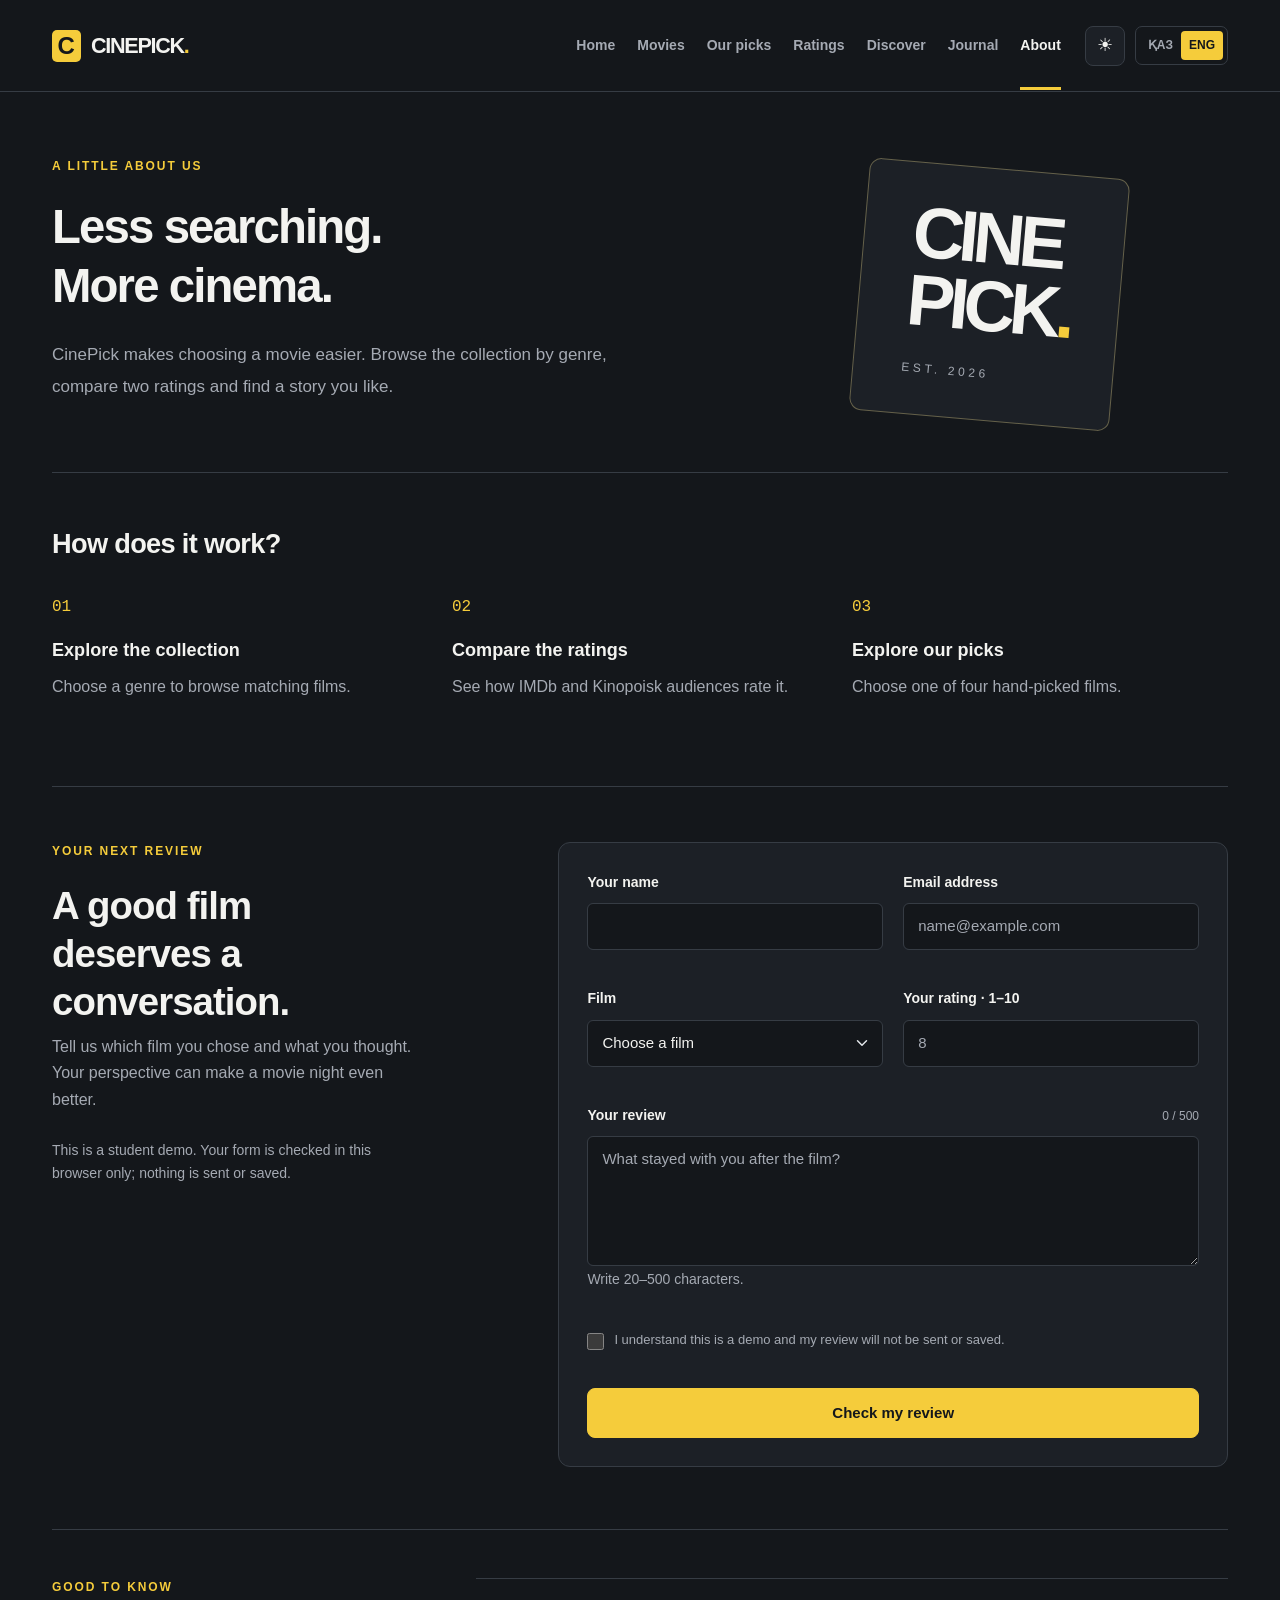
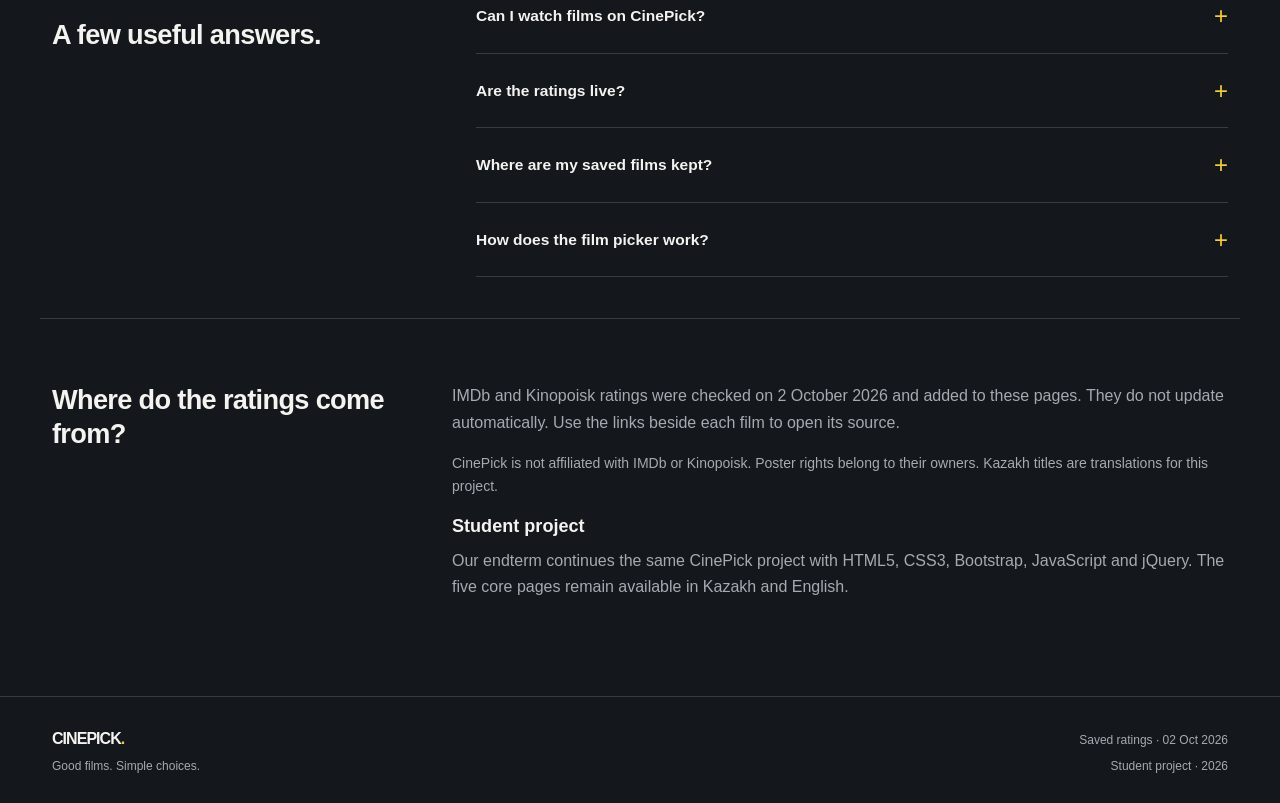
==== commit 85fca752: "final check" ====
--- a/about-en.html
+++ b/about-en.html
@@ -13,6 +13,7 @@
 <link href="css/style.css" rel="stylesheet"/>
 <link href="css/endterm.css" rel="stylesheet"/>
 <link href="css/about.css" rel="stylesheet"/>
+<link href="css/final.css" rel="stylesheet"/>
 </head>
 <body>
 <a class="skip-link" href="#main">Skip to content</a>
@@ -23,7 +24,10 @@
 <li><a href="movies-en.html">Movies</a></li>
 <li><a href="picks-en.html">Our picks</a></li>
 <li><a href="ratings-en.html">Ratings</a></li>
-<li><a aria-current="page" href="about-en.html">About</a></li></ul>
+<li><a href="discover-en.html">Discover</a></li>
+<li><a href="journal-en.html">Journal</a></li>
+<li><a aria-current="page" href="about-en.html">About</a></li>
+</ul>
 <div class="nav-actions">
 <button aria-label="Switch theme" aria-pressed="false" class="theme-toggle" type="button">☀</button>
 <div aria-label="Language" class="language-switch"><a href="about.html" hreflang="kk" lang="kk">ҚАЗ</a><a aria-current="true" href="about-en.html" hreflang="en" lang="en">ENG</a></div>
